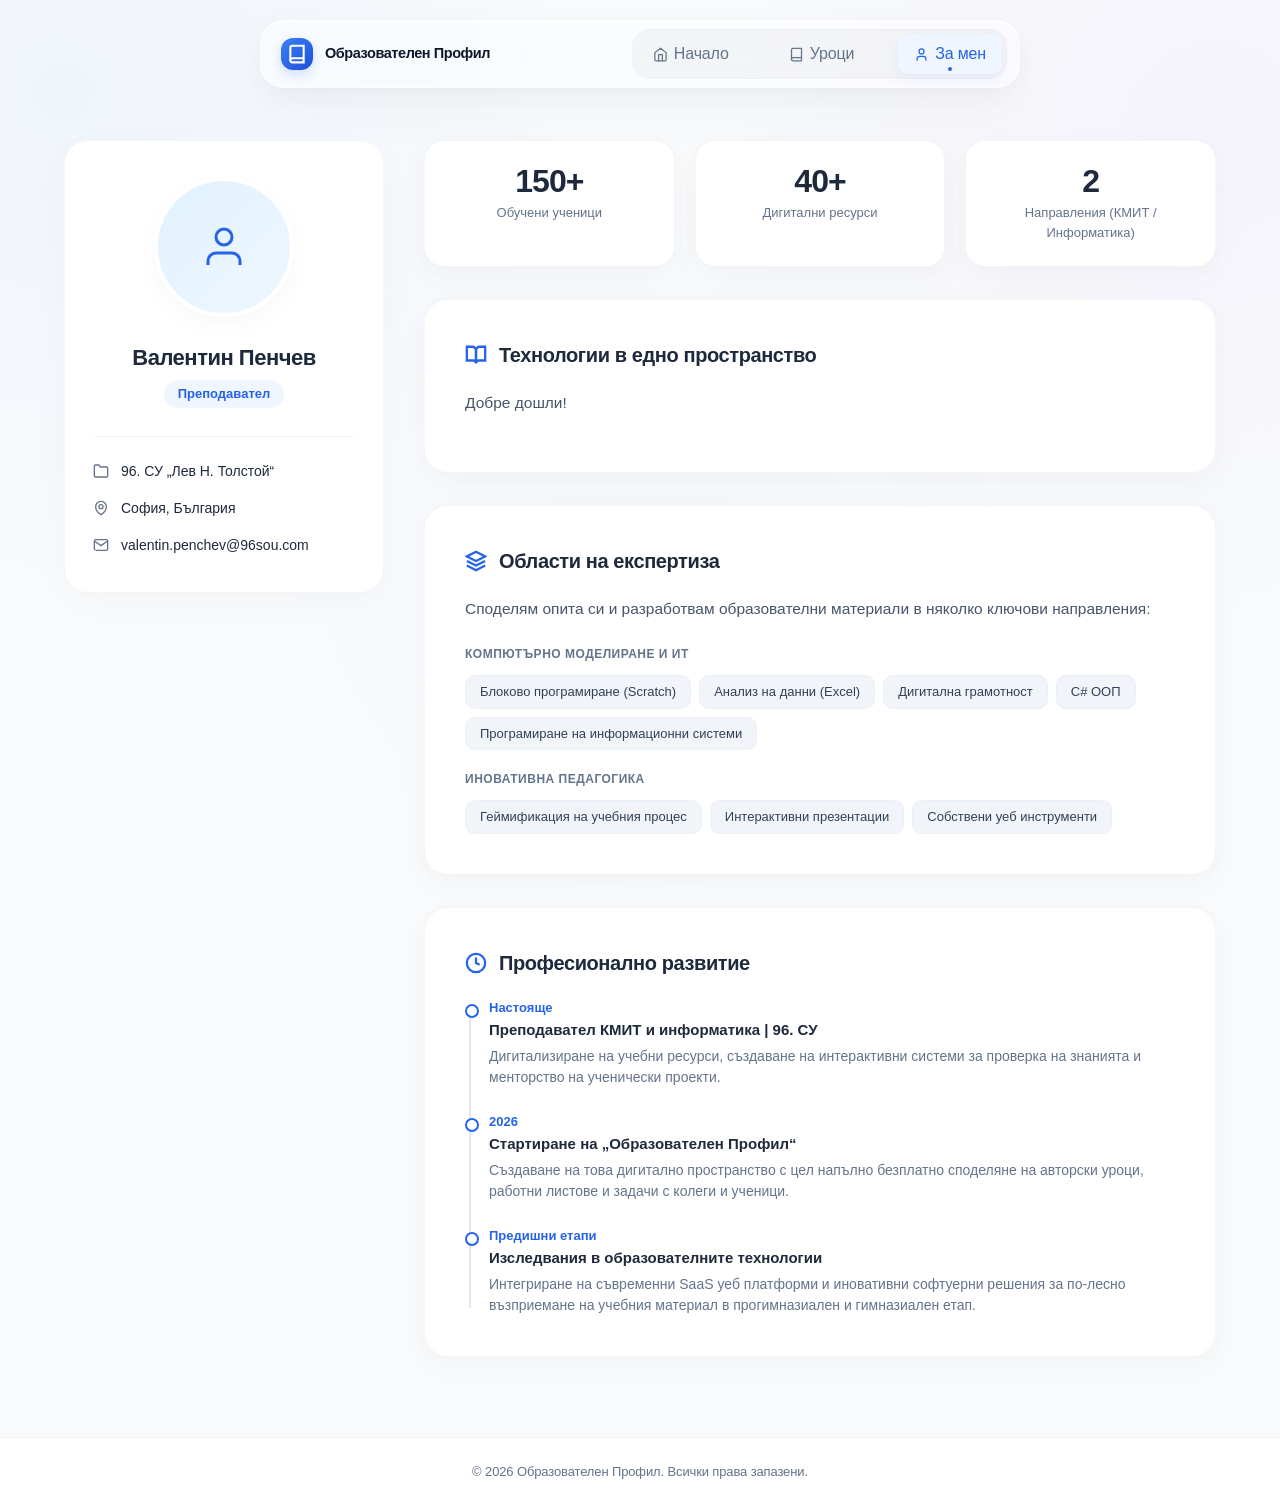
==== about.html @ 28a698d5 "Add files via upload" ====
<!DOCTYPE html>
<html lang="bg">
<head>
    <meta charset="UTF-8">
    <meta name="viewport" content="width=device-width, initial-scale=1.0">
    <title>За мен | Образователен Профил</title>
    <link rel="stylesheet" href="style.css">
</head>
<body>

    <nav class="main-nav">
    <div class="nav-container">
        <a href="index.html" class="logo-area">
            <div class="logo-icon">
                <svg width="20" height="20" viewBox="0 0 24 24" fill="none" stroke="currentColor" stroke-width="2.5"><path d="M4 19.5A2.5 2.5 0 0 1 6.5 17H20"></path><path d="M4 4.5A2.5 2.5 0 0 1 6.5 2H20v20H6.5A2.5 2.5 0 0 1 4 19.5z"></path></svg>
            </div>
            <span>Образователен Профил</span>
        </a>
        <div class="nav-links">
            <a href="index.html">
                <svg width="15" height="15" viewBox="0 0 24 24" fill="none" stroke="currentColor" stroke-width="2" stroke-linecap="round" stroke-linejoin="round"><path d="m3 9 9-7 9 7v11a2 2 0 0 1-2 2H5a2 2 0 0 1-2-2z"/><polyline points="9 22 9 12 15 12 15 22"/></svg>
                    <span>Начало</span>
            </a>
            <a href="lessons.html">
                <svg width="15" height="15" viewBox="0 0 24 24" fill="none" stroke="currentColor" stroke-width="2" stroke-linecap="round" stroke-linejoin="round"><path d="M4 19.5A2.5 2.5 0 0 1 6.5 17H20"/><path d="M4 4.5A2.5 2.5 0 0 1 6.5 2H20v20H6.5A2.5 2.5 0 0 1 4 19.5z"/></svg>
                    <span>Уроци</span>
            </a>
            <a href="about.html" class="active">
                <svg width="15" height="15" viewBox="0 0 24 24" fill="none" stroke="currentColor" stroke-width="2" stroke-linecap="round" stroke-linejoin="round"><path d="M19 21v-2a4 4 0 0 0-4-4H9a4 4 0 0 0-4 4v2"/><circle cx="12" cy="7" r="4"/></svg>
                <span>За мен</span>
            </a>
        </div>
    </div>
</nav>

    <main class="container about-grid-container">
        
        <aside class="profile-sticky-card">
            <div class="profile-avatar-wrapper">
                <div class="profile-avatar-placeholder">
                    <svg width="48" height="48" viewBox="0 0 24 24" fill="none" stroke="currentColor" stroke-width="1.5"><path d="M20 21v-2a4 4 0 0 0-4-4H8a4 4 0 0 0-4 4v2"></path><circle cx="12" cy="7" r="4"></circle></svg>
                </div>
            </div>
            <h1>Валентин Пенчев</h1> <span class="profile-role-tag">Преподавател</span>
            
            <div class="profile-info-list">
                <div class="info-row">
                    <svg width="16" height="16" viewBox="0 0 24 24" fill="none" stroke="currentColor" stroke-width="2"><path d="M22 19a2 2 0 0 1-2 2H4a2 2 0 0 1-2-2V5a2 2 0 0 1 2-2h5l2 3h9a2 2 0 0 1 2 2z"></path></svg>
                    <span>96. СУ „Лев Н. Толстой“</span>
                </div>
                <div class="info-row">
                    <svg width="16" height="16" viewBox="0 0 24 24" fill="none" stroke="currentColor" stroke-width="2"><path d="M12 22s-8-4.5-8-11.8A8 8 0 0 1 12 2a8 8 0 0 1 8 8.2c0 7.3-8 11.8-8 11.8z"></path><circle cx="12" cy="10" r="3"></circle></svg>
                    <span>София, България</span>
                </div>
                <div class="info-row">
                    <svg width="16" height="16" viewBox="0 0 24 24" fill="none" stroke="currentColor" stroke-width="2"><path d="M4 4h16c1.1 0 2 .9 2 2v12c0 1.1-.9 2-2 2H4c1.1 0-2-.9-2-2V6c0-1.1.9-2 2-2z"></path><polyline points="22,6 12,13 2,6"></polyline></svg>
                    <span>valentin.penchev@96sou.com</span>
                </div>
            </div>
        </aside>

        <section class="about-main-content">
            
            <div class="about-stats-grid">
                <div class="stat-mini-box">
                    <div class="stat-num">150+</div>
                    <div class="stat-lbl">Обучени ученици</div>
                </div>
                <div class="stat-mini-box">
                    <div class="stat-num">40+</div>
                    <div class="stat-lbl">Дигитални ресурси</div>
                </div>
                <div class="stat-mini-box">
                    <div class="stat-num">2</div>
                    <div class="stat-lbl">Направления (КМИТ / Информатика)</div>
                </div>
            </div>

            <article class="about-modular-card">
                <div class="card-title-area">
                    <div class="card-title-icon">
                        <svg width="22" height="22" viewBox="0 0 24 24" fill="none" stroke="currentColor" stroke-width="2.5"><path d="M2 3h6a4 4 0 0 1 4 4v14a3 3 0 0 0-3-3H2z"></path><path d="M22 3h-6a4 4 0 0 0-4 4v14a3 3 0 0 1 3-3h7z"></path></svg>
                    </div>
                    <h2>Технологии в едно пространство</h2>
                </div>
                <p>
                    Добре дошли! 
                <p>
                    
                </p>
            </article>

            <article class="about-modular-card">
                <div class="card-title-area">
                    <div class="card-title-icon">
                        <svg width="22" height="22" viewBox="0 0 24 24" fill="none" stroke="currentColor" stroke-width="2.5"><polygon points="12 2 2 7 12 12 22 7 12 2"></polygon><polyline points="2 17 12 22 22 17"></polyline><polyline points="2 12 12 17 22 12"></polyline></svg>
                    </div>
                    <h2>Области на експертиза</h2>
                </div>
                <p>Споделям опита си и разработвам образователни материали в няколко ключови направления:</p>
                
                <div class="skills-group-wrapper">
                    <div class="skills-group-title">Компютърно моделиране и ИТ</div>
                    <div class="skills-tags-flex">
                        <span class="skill-tag-pill">Блоково програмиране (Scratch)</span>
                        <span class="skill-tag-pill">Анализ на данни (Excel)</span>
                        <span class="skill-tag-pill">Дигитална грамотност</span>
                        <span class="skill-tag-pill">C# ООП</span>
                        <span class="skill-tag-pill">Програмиране на информационни системи</span>
                    </div>  

                    <div class="skills-group-title">Иновативна Педагогика</div>
                    <div class="skills-tags-flex">
                        <span class="skill-tag-pill">Геймификация на учебния процес</span>
                        <span class="skill-tag-pill">Интерактивни презентации</span>
                        <span class="skill-tag-pill">Собствени уеб инструменти</span>
                    </div>
                </div>
            </article>

            <article class="about-modular-card">
                <div class="card-title-area">
                    <div class="card-title-icon">
                        <svg width="22" height="22" viewBox="0 0 24 24" fill="none" stroke="currentColor" stroke-width="2.5"><circle cx="12" cy="12" r="10"></circle><polyline points="12 6 12 12 16 14"></polyline></svg>
                    </div>
                    <h2>Професионално развитие</h2>
                </div>
                
                <div class="timeline-wrapper">
                    <div class="timeline-node">
                        <div class="timeline-year">Настояще</div>
                        <div class="timeline-title">Преподавател КМИТ и информатика | 96. СУ</div>
                        <div class="timeline-desc">Дигитализиране на учебни ресурси, създаване на интерактивни системи за проверка на знанията и менторство на ученически проекти.</div>
                    </div>
                    <div class="timeline-node">
                        <div class="timeline-year">2026</div>
                        <div class="timeline-title">Стартиране на „Образователен Профил“</div>
                        <div class="timeline-desc">Създаване на това дигитално пространство с цел напълно безплатно споделяне на авторски уроци, работни листове и задачи с колеги и ученици.</div>
                    </div>
                    <div class="timeline-node">
                        <div class="timeline-year">Предишни етапи</div>
                        <div class="timeline-title">Изследвания в образователните технологии</div>
                        <div class="timeline-desc">Интегриране на съвременни SaaS уеб платформи и иновативни софтуерни решения за по-лесно възприемане на учебния материал в прогимназиален и гимназиален етап.</div>
                    </div>
                </div>
            </article>

        </section>
    </main>

    <footer class="main-footer" style="background-color: #ffffff; border-top: 1px solid rgba(0, 0, 0, 0.05); padding: 24px 0; text-align: center;">
        <div class="container">
            <p style="color: var(--text-muted); font-size: 13px; margin: 0; letter-spacing: -0.01em;">
                &copy; 2026 Образователен Профил. Всички права запазени.
            </p>
        </div>
    </footer>

</body>
</html>
---- style.css ----
:root {
    --bg-base: #f8fafc;
    --bg-card: #ffffff;
    --accent-blue: #2563eb;
    --accent-blue-light: #eff6ff;
    --text-main: #1e293b;
    --text-muted: #64748b;
    --border-color: rgba(0, 0, 0, 0.04);
    
    /* Идентични заобления като на дизайна */
    --radius-card: 24px;
    --radius-pill: 30px;
    --radius-btn: 10px;
    
    /* Изтънчени наслоени сенки */
    --shadow-premium: 0 4px 24px rgba(0, 0, 0, 0.015), 
                      0 10px 40px rgba(0, 0, 0, 0.025);
}

* {
    margin: 0;
    padding: 0;
    box-sizing: border-box;
}

body {
    font-family: -apple-system, BlinkMacSystemFont, "Segoe UI", Roboto, Helvetica, Arial, sans-serif;
    background-color: var(--bg-base);
    color: var(--text-main);
    line-height: 1.5;
    -webkit-font-smoothing: antialiased;
    
    /* Фини, меки дигитални преливания в ъглите точно като на примерите */
    background-image: 
        radial-gradient(circle at 5% 10%, rgba(37, 99, 235, 0.04) 0%, transparent 35%),
        radial-gradient(circle at 95% 15%, rgba(147, 51, 234, 0.03) 0%, transparent 35%),
        radial-gradient(circle at 50% 60%, rgba(37, 99, 235, 0.01) 0%, transparent 50%);
    background-attachment: fixed;
}

.container {
    max-width: 1200px;
    margin: 0 auto;
    padding: 0 24px;
}

/* ==========================================================================
   НОВ PREMIUM HEADER (APPLE / SAAS BLUR STYLE)
   ========================================================================== */
/* ==========================================================================
   THE ULTIMATE FLOATING GLASS DOCK (PREMIUM SAAS STYLE)
   ========================================================================== */
.main-nav {
    position: fixed;
    top: 20px;
    left: 50%;
    transform: translateX(-50%);
    width: calc(100% - 40px);
    max-width: 760px; /* Компактен, за да изглежда като истински dock */
    z-index: 1000;
    
    /* Истински Apple Glassmorphism */
    background: rgba(255, 255, 255, 0.45);
    backdrop-filter: blur(24px) saturate(190%);
    -webkit-backdrop-filter: blur(24px) saturate(190%);
    
    /* Двойна рамка за изтънчен стъклен ръб */
    border: 1px solid rgba(255, 255, 255, 0.6);
    border-radius: 24px;
    
    /* Луксозни наслоени сенки + вътрешна за обем */
    box-shadow: 
        0 1px 2px rgba(0, 0, 0, 0.02),
        0 8px 32px rgba(0, 0, 0, 0.04),
        0 20px 60px rgba(0, 0, 0, 0.03),
        inset 0 1px 1px rgba(255, 255, 255, 0.8);
        
    transition: all 0.4s cubic-bezier(0.16, 1, 0.3, 1);
}

/* Когато потребителят скролира, хедърът става малко по-солиден */
body:has(> *:not(.main-nav):target) .main-nav {
    background: rgba(255, 255, 255, 0.7);
    top: 14px;
}

.nav-container {
    padding: 8px 12px 8px 20px;
    display: flex;
    align-items: center;
    justify-content: space-between;
    width: 100%;
}

/* Лого зона */
.logo-area {
    display: flex;
    align-items: center;
    gap: 12px;
    text-decoration: none;
    color: #0f172a;
    font-weight: 700;
    font-size: 14.5px;
    letter-spacing: -0.03em;
}

.logo-icon {
    background: linear-gradient(135deg, #3b82f6 0%, #1d4ed8 100%);
    color: #ffffff;
    width: 32px;
    height: 32px;
    border-radius: 12px;
    display: flex;
    align-items: center;
    justify-content: center;
    box-shadow: 0 4px 12px rgba(37, 99, 235, 0.2);
}

/* Навигационни линкове като Segmented Control */
.nav-links {
    display: flex;
    align-items: center;
    gap: 6px;
    background: rgba(0, 0, 0, 0.03);
    padding: 4px;
    border-radius: 18px;
    border: 1px solid rgba(0, 0, 0, 0.01);
}

.nav-links a {
    text-decoration: none;
    color: #64748b;
    font-size: 13.5px;
    font-weight: 600;
    letter-spacing: -0.01em;
    padding: 8px 20px;
    border-radius: 14px;
    transition: all 0.25s cubic-bezier(0.16, 1, 0.3, 1);
    position: relative;
}

/* Свеж hover ефект - повдигане и побеляване */
.nav-links a:hover {
    color: #0f172a;
    background: rgba(255, 255, 255, 0.7);
    transform: translateY(-1px);
    box-shadow: 0 4px 12px rgba(0, 0, 0, 0.02);
}

/* Активната страница изпъква брутално в собствен стъклен слой */
.nav-links a.active {
    color: #2563eb;
    background: #ffffff;
    font-weight: 700;
    box-shadow: 
        0 1px 2px rgba(0, 0, 0, 0.01),
        0 6px 16px rgba(37, 99, 235, 0.06);
}

/* Дискретен премиум детайл: малка синя точка под активния линк */
.nav-links a.active::after {
    content: '';
    position: absolute;
    bottom: 3px;
    left: 50%;
    transform: translateX(-50%);
    width: 4px;
    height: 4px;
    background-color: #2563eb;
    border-radius: 50%;
}

/* Бута малко съдържанието надолу, за да не се застъпва от фиксирания dock */
body {
    padding-top: 100px;
}

/* Адаптивност за телефон */
@media (max-width: 600px) {
    .main-nav {
        top: 12px;
        width: calc(100% - 24px);
        border-radius: 20px;
    }
    
    .nav-container {
        padding: 6px 8px;
    }
    
    .logo-area span {
        display: none; /* Скрива текста "Образователен Профил", остава само иконата, за да има място */
    }
    
    .nav-links {
        width: 100%;
        justify-content: space-between;
    }
    
    .nav-links a {
        padding: 8px 0;
        flex: 1;
        text-align: center;
        font-size: 13px;
    }
}

.nav-links {
    display: flex;
    align-items: center;
    gap: 4px; /* Минималистично отстояние между бутоните */
}

.nav-links a {
    text-decoration: none;
    color: var(--text-muted);
    font-size: 14px;
    font-weight: 500;
    padding: 8px 16px;
    border-radius: 10px;
    transition: all 0.15s ease;
}

/* Ефект при посочване */
.nav-links a:hover {
    color: var(--text-main);
    background-color: rgba(0, 0, 0, 0.03);
}

/* Стил за активната страница */
.nav-links a.active {
    color: var(--accent-blue);
    background-color: var(--accent-blue-light);
    font-weight: 600;
}

/* Пълна адаптивност за мобилни екрани */
@media (max-width: 600px) {
    .nav-container {
        padding: 10px 16px;
    }
    
    .logo-area span {
        font-size: 15px; /* Малко по-компактно лого на телефон */
    }
    
    .nav-links a {
        padding: 6px 12px; /* По-малки бутони, за да се събират идеално на един ред */
        font-size: 13px;
    }
}

.nav-links a:hover, .nav-links a.active {
    color: var(--accent-blue);
}

.nav-right-actions {
    display: flex;
    align-items: center;
}



/* Hero Секция */
.hero-section {
    padding: 40px 0 50px 0;
}

.hero-wrapper {
    display: grid;
    grid-template-columns: 1.1fr 0.9fr;
    align-items: center;
    gap: 64px;
}

.hero-badge {
    background-color: #e0f2fe;
    color: var(--accent-blue);
    font-size: 12px;
    font-weight: 600;
    padding: 6px 16px;
    border-radius: var(--radius-pill);
    display: inline-block;
    margin-bottom: 24px;
}

.hero-content h1 {
    font-size: 46px;
    font-weight: 800;
    letter-spacing: -1.5px;
    line-height: 1.15;
    margin-bottom: 24px;
}

.hero-content p {
    color: var(--text-muted);
    font-size: 18px;
    line-height: 1.5;
    margin-bottom: 36px;
}

.btn-primary {
    display: inline-flex;
    align-items: center;
    gap: 8px;
    background-color: var(--accent-blue);
    color: white;
    text-decoration: none;
    padding: 14px 28px;
    border-radius: var(--radius-btn);
    font-weight: 600;
    font-size: 15px;
    transition: all 0.25s ease;
    box-shadow: 0 4px 14px rgba(37, 99, 235, 0.15);
}

.btn-primary:hover {
    background-color: #1d4ed8;
    transform: translateY(-2px);
    box-shadow: 0 6px 20px rgba(37, 99, 235, 0.25);
}

.hero-image-wrapper {
    position: relative;
}

.hero-main-img {
    width: 100%;
    height: 320px;
    object-fit: cover;
    border-radius: var(--radius-card);
    box-shadow: var(--shadow-premium);
}

.floating-stats-card {
    position: absolute;
    bottom: -15px;
    right: -15px;
    background: rgba(255, 255, 255, 0.9);
   /*  backdrop-filter: blur(10px); */
    border: 1px solid rgba(255, 255, 255, 0.6);
    padding: 16px 20px;
    border-radius: 16px;
    box-shadow: 0 10px 30px rgba(0,0,0,0.04);
    display: flex;
    align-items: center;
    gap: 12px;
}

.stats-icon-box {
    background-color: var(--accent-blue-light);
    color: var(--accent-blue);
    width: 40px;
    height: 40px;
    border-radius: 50%;
    display: flex;
    align-items: center;
    justify-content: center;
}

.stats-text strong { display: block; font-size: 14px; font-weight: 600; }
.stats-text span { font-size: 12px; color: var(--text-muted); }

/* Контентна подредба */
.main-content-section {
    padding: 20px 0;
}

.section-header-row {
    display: flex;
    justify-content: space-between;
    align-items: center;
    margin-bottom: 32px;
}

.section-title {
    font-size: 24px;
    font-weight: 700;
    letter-spacing: -0.5px;
}

.view-all-link {
    color: var(--accent-blue);
    text-decoration: none;
    font-size: 14px;
    font-weight: 600;
    display: flex;
    align-items: center;
    gap: 4px;
}

.content-layout-grid {
    display: grid;
    grid-template-columns: 1fr 1fr 340px;
    gap: 32px;
}

/* Страница с пълен каталог (Скриване на страничната лента при нужда) */
.full-width-catalog {
    grid-template-columns: repeat(auto-fill, minmax(340px, 1fr));
}

/* Новият дизайн на плочките (Картите) с вградени бутони */
.premium-card {
    background-color: var(--bg-card);
    border-radius: var(--radius-card);
    border: 1px solid var(--border-color);
    box-shadow: var(--shadow-premium);
    overflow: hidden;
    display: flex;
    flex-direction: column;
    transition: transform 0.25s ease, box-shadow 0.25s ease;
}

.premium-card:hover {
    transform: translateY(-4px);
    box-shadow: 0 16px 36px rgba(0, 0, 0, 0.04);
}

.card-media-box {
    height: 170px;
    background-color: #f1f5f9;
    position: relative;
}

.card-media-box img {
    width: 100%;
    height: 100%;
    object-fit: cover;
}

.bookmark-btn {
    position: absolute;
    top: 16px;
    right: 16px;
    background: rgba(255, 255, 255, 0.9);
    border: none;
    width: 36px;
    height: 36px;
    border-radius: 50%;
    display: flex;
    align-items: center;
    justify-content: center;
    cursor: pointer;
    color: var(--text-muted);
}

.card-info-content {
    padding: 24px;
    display: flex;
    flex-direction: column;
    flex-grow: 1;
}

.card-badge-row {
    display: flex;
    gap: 8px;
    margin-bottom: 12px;
}

.mini-badge {
    font-size: 11px;
    font-weight: 600;
    padding: 4px 10px;
    border-radius: 8px;
}

.badge-gray { background-color: #f1f5f9; color: var(--text-main); }
.badge-blue { background-color: var(--accent-blue-light); color: var(--accent-blue); }

.premium-card h3 {
    font-size: 17px;
    font-weight: 700;
    line-height: 1.4;
    margin-bottom: 6px;
}

.card-desc {
    color: var(--text-muted);
    font-size: 13px;
    margin-bottom: 20px;
}

/* Секция с двата бутона вътре в плочката */
.card-action-row {
    display: flex;
    gap: 10px;
    margin-top: auto; /* Натиска бутоните винаги на дъното */
    margin-bottom: 20px;
}

.btn-card-view {
    flex: 1;
    text-align: center;
    background-color: #475569; /* Стил от демото */
    color: white;
    text-decoration: none;
    font-size: 13px;
    font-weight: 600;
    padding: 10px 0;
    border-radius: var(--radius-btn);
    transition: background 0.2s;
}

.btn-card-view:hover { background-color: #334155; }

.btn-card-download {
    flex: 1;
    text-align: center;
    background-color: transparent;
    color: #475569;
    border: 1px solid #cbd5e1;
    text-decoration: none;
    font-size: 13px;
    font-weight: 600;
    padding: 9px 0;
    border-radius: var(--radius-btn);
    transition: all 0.2s;
}

.btn-card-download:hover {
    background-color: #f8fafc;
    border-color: #94a3b8;
}

.card-footer-meta {
    border-top: 1px solid var(--border-color);
    padding-top: 14px;
    display: flex;
    justify-content: space-between;
    align-items: center;
    font-size: 12px;
    color: var(--text-muted);
}

.author-box { display: flex; align-items: center; gap: 6px; }
.author-avatar { width: 18px; height: 18px; border-radius: 50%; background-color: #cbd5e1; }

/* Страничен блок Категории */
.categories-sidebar-block {
    background-color: var(--bg-card);
    border-radius: var(--radius-card);
    border: 1px solid var(--border-color);
    box-shadow: var(--shadow-premium);
    padding: 24px;
    height: fit-content;
}

.sidebar-title { font-size: 16px; font-weight: 700; margin-bottom: 20px; }

.category-item-link {
    display: flex; align-items: center; justify-content: space-between;
    text-decoration: none; color: var(--text-main);
    padding: 12px 0; border-bottom: 1px solid rgba(0,0,0,0.01);
    font-size: 14px; font-weight: 500; transition: color 0.2s;
}

.category-item-link:last-child { border-bottom: none; }
.category-left-side { display: flex; align-items: center; gap: 12px; }
.cat-icon-holder { width: 32px; height: 32px; border-radius: 8px; display: flex; align-items: center; justify-content: center; }
.cat-blue { background-color: #eff6ff; color: #2563eb; }
.cat-green { background-color: #f0fdf4; color: #16a34a; }
.cat-orange { background-color: #fff7ed; color: #ea580c; }
.cat-purple { background-color: #faf5ff; color: #9333ea; }
.category-right-side { display: flex; align-items: center; gap: 8px; color: var(--text-muted); font-size: 13px; }
.category-item-link:hover { color: var(--accent-blue); }

/* Филтри за страницата с уроци */
.filters-container-box {
    background-color: var(--bg-card);
    border-radius: var(--radius-card);
    padding: 24px;
    margin-bottom: 40px;
    border: 1px solid var(--border-color);
    box-shadow: var(--shadow-premium);
}

.filter-group-wrapper {
    display: flex;
    flex-direction: column;
    gap: 8px;
    margin-bottom: 16px;
}

.filter-group-wrapper:last-child { margin-bottom: 0; }
.filter-title-label { font-size: 11px; font-weight: 700; color: var(--text-muted); text-transform: uppercase; letter-spacing: 0.5px; }
.filter-pills-row { display: flex; gap: 8px; flex-wrap: wrap; }

.filter-pill-btn {
    background-color: #f1f5f9;
    border: none;
    color: var(--text-main);
    padding: 8px 16px;
    font-size: 13px;
    font-weight: 500;
    border-radius: var(--radius-btn);
    cursor: pointer;
    transition: all 0.2s;
}

.filter-pill-btn:hover { background-color: #e2e8f0; }
.filter-pill-btn.active { background-color: var(--text-main); color: #ffffff; }

/* Долен бар екстри */
.bottom-features-bar {
    border-top: 1px solid var(--border-color);
    background-color: rgba(255, 255, 255, 0.6);
    /* backdrop-filter: blur(10px); */
    padding: 32px 0;
    margin-top: 60px;
}

.features-flex-container { display: flex; justify-content: space-around; gap: 24px; }
.feature-pill-item { display: flex; align-items: center; gap: 12px; }
.f-icon-circle { width: 44px; height: 44px; border-radius: 50%; background-color: #ffffff; color: var(--accent-blue); display: flex; align-items: center; justify-content: center; box-shadow: 0 2px 10px rgba(0,0,0,0.02); }
.f-info-text strong { display: block; font-size: 14px; font-weight: 600; }
.f-info-text span { font-size: 12px; color: var(--text-muted); }

/* За мен страница стилове */
.about-layout-grid { display: grid; grid-template-columns: 300px 1fr; gap: 40px; margin-top: 40px; }
.profile-card-sidebar { background-color: var(--bg-card); border-radius: var(--radius-card); padding: 32px; text-align: center; border: 1px solid var(--border-color); box-shadow: var(--shadow-premium); height: fit-content; }
.avatar-img-circle { width: 130px; height: 130px; border-radius: 50%; object-fit: cover; margin-bottom: 20px; }
.profile-card-sidebar h2 { font-size: 20px; font-weight: 700; }
.profile-card-sidebar p { color: var(--text-muted); font-size: 14px; margin-bottom: 20px; }
.profile-meta-details { text-align: left; border-top: 1px solid var(--border-color); padding-top: 20px; display: flex; flex-direction: column; gap: 14px; }
.meta-block { display: flex; flex-direction: column; font-size: 13px; }
.meta-block-label { font-size: 10px; font-weight: 700; color: var(--text-muted); text-transform: uppercase; margin-bottom: 2px; }
.about-main-text-area { display: flex; flex-direction: column; gap: 24px; }
.about-text-card { background-color: var(--bg-card); border-radius: var(--radius-card); padding: 32px; border: 1px solid var(--border-color); box-shadow: var(--shadow-premium); }
.about-text-card h3 { font-size: 18px; font-weight: 700; margin-bottom: 16px; }
.about-text-card p { font-size: 15px; color: #334155; line-height: 1.6; }

@media (max-width: 1024px) {
    .content-layout-grid { grid-template-columns: 1fr 1fr; }
    .categories-sidebar-block { grid-column: span 2; }
}
@media (max-width: 768px) {
    .hero-wrapper, .about-layout-grid { grid-template-columns: 1fr; gap: 40px; }
    .content-layout-grid { grid-template-columns: 1fr; }
    .categories-sidebar-block { grid-column: span 1; }
    .features-flex-container { flex-direction: column; }
}
/* Контейнер за падащото меню */
.download-dropdown-container {
    position: relative;
    flex: 1;
}

/* Модификация на бутона, за да заприлича на меню */
.btn-card-download.toggle-dropdown-btn {
    width: 100%;
    display: inline-flex;
    align-items: center;
    justify-content: center;
    gap: 6px;
    cursor: pointer;
    background-color: transparent;
}

/* Стилове за самото падащо меню (SaaS премиум изглед) */
.card-dropdown-menu {
    position: absolute;
    bottom: 125%; /* Появява се плавно над бутона */
    left: 0;
    right: 0;
    background-color: #ffffff;
    border: 1px solid rgba(0, 0, 0, 0.06);
    border-radius: 14px;
    box-shadow: 0 10px 30px rgba(0, 0, 0, 0.08);
    padding: 6px;
    display: none; /* Скрито по подразбиране */
    flex-direction: column;
    gap: 2px;
    z-index: 10;
    animation: slideUp 0.2s ease;
}

/* Класът, който ще се добавя с JavaScript при клик */
.card-dropdown-menu.active {
    display: flex;
}

/* Списъкът с линкове вътре в менюто */
.dropdown-item {
    display: flex;
    align-items: center;
    gap: 10px;
    padding: 10px 12px;
    color: var(--text-main);
    text-decoration: none;
    font-size: 13px;
    font-weight: 500;
    border-radius: 8px;
    transition: background-color 0.15s ease;
}

/* Ефект при посочване на конкретен ресурс */
.dropdown-item:hover {
    background-color: var(--accent-blue-light);
    color: var(--accent-blue);
}

/* Анимация за изскачане на менюто */
@keyframes slideUp {
    from {
        opacity: 0;
        transform: translateY(8px);
    }
    to {
        opacity: 1;
        transform: translateY(0);
    }
}
/* Контейнер за бутоните в плочката */
.card-resources-box {
    display: flex;
    flex-direction: column;
    gap: 8px;
    margin-top: 14px;
    margin-bottom: 18px;
}

/* Стил за всеки самостоятелен бутон */
.btn-resource-single {
    display: flex;
    align-items: center;
    justify-content: space-between;
    background-color: #f8fafc;
    color: #334155;
    text-decoration: none;
    font-size: 13px;
    font-weight: 600;
    padding: 10px 14px;
    border-radius: 10px;
    border: 1px solid #e2e8f0;
    transition: all 0.2s ease;
}

/* Ховър ефект при посочване */
.btn-resource-single:hover {
    background-color: #f0f5ff; /* Леко синьо */
    color: #2563eb; /* Основно синьо */
    border-color: rgba(37, 99, 235, 0.2);
    transform: translateX(3px); /* Леко мръдване за SaaS усещане */
}

.btn-resource-text-side {
    display: flex;
    align-items: center;
    gap: 8px;
}
/* ==========================================================================
   ГЛОБАЛНИ КОРЕКЦИИ ЗА НАВИГАЦИЯ И ЧЕТИМОСТ НА ПЛОЧКИТЕ
   ========================================================================== */

/* Подравняване на менюто вдясно */
.main-nav .nav-container {
    display: flex;
    justify-content: space-between;
    align-items: center;
}

.main-nav .nav-links {
    display: flex;
    gap: 28px;
    margin-left: auto; /* Избутва линковете в крайно дясно положение */
}

.main-nav .nav-links a {
    font-size: 16px; /* По-голям и четим шрифт на менюто */
    font-weight: 500;
    text-decoration: none;
}

/* По-голям и четим текст в плочките (картите с уроци) */
.premium-card h3, .lesson-card h3 {
    font-size: 20px; /* Увеличено заглавие */
    line-height: 1.4;
    margin-bottom: 10px;
    color: var(--text-main);
    font-weight: 600;
}

.premium-card .card-desc, .lesson-card .card-desc, .lesson-card p {
    font-size: 15px; /* Оптимален размер за продължително четене */
    line-height: 1.6; /* По-голямо въздушно пространство между редовете */
    color: #475569; /* По-тъмен, силно контрастен цвят (намалява умората на очите) */
}

/* Текст на бутоните за ресурси в плочките */
.btn-resource-single span, .resource-link span {
    font-size: 14.5px;
    font-weight: 500;
}
/* ==========================================================================
   СТИЛОВЕ ЗА СТРАНИЦА "ЗА МЕН" (PREMIUM MODULAR LAYOUT)
   ========================================================================== */

/* Основна контентна зона */
.about-grid-container {
    display: grid;
    grid-template-columns: 320px 1fr;
    gap: 40px;
    margin-top: 40px;
    margin-bottom: 80px;
}

/* Профилна карта (Вляво) */
.profile-sticky-card {
    background-color: var(--bg-card);
    border-radius: var(--radius-card);
    border: 1px solid var(--border-color);
    box-shadow: var(--shadow-premium);
    padding: 36px 28px;
    text-align: center;
    height: fit-content;
    position: sticky;
    top: 100px;
}

.profile-avatar-wrapper {
    position: relative;
    width: 140px;
    height: 140px;
    margin: 0 auto 24px auto;
}

.profile-avatar-placeholder {
    width: 100%;
    height: 100%;
    background: linear-gradient(135deg, #e0f2fe 0%, #eff6ff 100%);
    border-radius: 50%;
    display: flex;
    align-items: center;
    justify-content: center;
    color: var(--accent-blue);
    border: 4px solid #ffffff;
    box-shadow: 0 8px 20px rgba(0,0,0,0.03);
}

.profile-sticky-card h1 {
    font-size: 22px;
    font-weight: 700;
    letter-spacing: -0.5px;
    color: var(--text-main);
    margin-bottom: 6px;
}

.profile-role-tag {
    font-size: 13px;
    font-weight: 600;
    color: var(--accent-blue);
    background-color: var(--accent-blue-light);
    padding: 4px 14px;
    border-radius: var(--radius-pill);
    display: inline-block;
    margin-bottom: 28px;
}

.profile-info-list {
    text-align: left;
    border-top: 1px solid rgba(0,0,0,0.04);
    padding-top: 24px;
    display: flex;
    flex-direction: column;
    gap: 16px;
}

.info-row {
    display: flex;
    align-items: center;
    gap: 12px;
    font-size: 14px;
    color: var(--text-main);
}

.info-row svg {
    color: var(--text-muted);
    flex-shrink: 0;
}

/* Основна секция с модули (Вдясно) */
.about-main-content {
    display: flex;
    flex-direction: column;
    gap: 32px;
}

/* Секция с микро-статистики (SaaS стил) */
.about-stats-grid {
    display: grid;
    grid-template-columns: repeat(3, 1fr);
    gap: 20px;
}

.stat-mini-box {
    background-color: var(--bg-card);
    border: 1px solid var(--border-color);
    border-radius: 20px;
    padding: 24px;
    box-shadow: var(--shadow-premium);
    text-align: center;
}

.stat-mini-box .stat-num {
    font-size: 32px;
    font-weight: 800;
    color: var(--text-main);
    letter-spacing: -1px;
    line-height: 1;
    margin-bottom: 6px;
}

.stat-mini-box .stat-lbl {
    font-size: 13px;
    color: var(--text-muted);
    font-weight: 500;
}

/* Модулни карти за съдържание */
.about-modular-card {
    background-color: var(--bg-card);
    border: 1px solid var(--border-color);
    border-radius: var(--radius-card);
    padding: 40px;
    box-shadow: var(--shadow-premium);
}

.card-title-area {
    display: flex;
    align-items: center;
    gap: 12px;
    margin-bottom: 20px;
}

.card-title-area h2 {
    font-size: 20px;
    font-weight: 700;
    letter-spacing: -0.4px;
    color: var(--text-main);
}

.card-title-icon {
    color: var(--accent-blue);
    display: flex;
    align-items: center;
}

.about-modular-card p {
    font-size: 15.5px;
    line-height: 1.65;
    color: #475569;
    margin-bottom: 16px;
}

.about-modular-card p:last-child {
    margin-bottom: 0;
}

/* Секция Умения (Skill Tags) */
.skills-group-wrapper {
    margin-top: 24px;
}

.skills-group-title {
    font-size: 12px;
    font-weight: 700;
    color: var(--text-muted);
    text-transform: uppercase;
    letter-spacing: 0.5px;
    margin-bottom: 12px;
    margin-top: 20px;
}

.skills-tags-flex {
    display: flex;
    gap: 8px;
    flex-wrap: wrap;
}

.skill-tag-pill {
    background-color: #f1f5f9;
    color: #334155;
    font-size: 13px;
    font-weight: 500;
    padding: 6px 14px;
    border-radius: 10px;
    border: 1px solid rgba(0,0,0,0.02);
}

/* Минималистичен Хронологичен Таймлайн */
.timeline-wrapper {
    display: flex;
    flex-direction: column;
    gap: 24px;
    position: relative;
    padding-left: 24px;
    margin-top: 10px;
}

.timeline-wrapper::before {
    content: '';
    position: absolute;
    left: 4px;
    top: 8px;
    bottom: 8px;
    width: 2px;
    background-color: #e2e8f0;
}

.timeline-node {
    position: relative;
}

.timeline-node::before {
    content: '';
    position: absolute;
    left: -24px;
    top: 6px;
    width: 10px;
    height: 10px;
    border-radius: 50%;
    background-color: #ffffff;
    border: 2px solid var(--accent-blue);
    z-index: 2;
}

.timeline-year {
    font-size: 13px;
    font-weight: 700;
    color: var(--accent-blue);
    margin-bottom: 2px;
}

.timeline-title {
    font-size: 15px;
    font-weight: 600;
    color: var(--text-main);
    margin-bottom: 4px;
}

.timeline-desc {
    font-size: 14px;
    color: var(--text-muted);
    line-height: 1.5;
}

/* Адаптивност */
@media (max-width: 968px) {
    .about-grid-container {
        grid-template-columns: 1fr;
        gap: 32px;
    }
    .profile-sticky-card {
        position: static;
        width: 100%;
    }
}

@media (max-width: 600px) {
    .about-stats-grid {
        grid-template-columns: 1fr;
        gap: 16px;
    }
    .about-modular-card {
        padding: 24px;
    }
}
/* ==========================================================================
   ИНТЕГРАЦИЯ НА ПОДОБРЕНИЯТА: МОДЕРНА ТЪРСАЧКА И ИНТЕРАКТИВНИ СЕНКИ
   ========================================================================== */

/* Контейнер за търсачката */
.search-wrapper-box {
    position: relative;
    margin-bottom: 24px;
    display: flex;
    align-items: center;
    width: 100%;
}

/* Входно поле за търсене с луксозен дизайн */
.search-input-field {
    width: 100%;
    padding: 14px 16px 14px 46px;
    font-size: 14.5px;
    background-color: #f1f5f9;
    border: 1px solid transparent;
    border-radius: var(--radius-btn);
    color: var(--text-main);
    transition: all 0.25s cubic-bezier(0.4, 0, 0.2, 1);
    font-family: inherit;
}

/* Ефект при фокус на търсачката */
.search-input-field:focus {
    outline: none;
    background-color: #ffffff;
    border-color: var(--accent-blue);
    box-shadow: 0 0 0 4px var(--accent-blue-light);
}

/* Позициониране на SVG иконката (лупа) */
.search-icon-svg {
    position: absolute;
    left: 16px;
    color: var(--text-muted);
    pointer-events: none;
    transition: color 0.25s ease;
}

.search-input-field:focus + .search-icon-svg {
    color: var(--accent-blue);
}

/* Кръстосана микро-анимация при посочване на картите (Уроците) */
.premium-card {
    transition: transform 0.3s cubic-bezier(0.25, 0.8, 0.25, 1), box-shadow 0.3s ease !important;
}

.premium-card:hover {
    transform: translateY(-6px);
    box-shadow: 0 22px 40px rgba(0, 0, 0, 0.05), 
                0 12px 20px rgba(0, 0, 0, 0.02) !important;
}

/* Стил за бутоните-филтри при посочване */
.filter-pill-btn {
    transition: all 0.2s ease-in-out;
}
.filter-pill-btn:hover:not(.active) {
    background-color: #e2e8f0;
    color: var(--text-main);
}

/* ==========================================================================
   МОБИЛНА АДАПТИВНОСТ (MOBILE NAVIGATION DOCK)
   ========================================================================== */
@media (max-width: 768px) {
    .main-nav {
        position: fixed;
        top: auto;
        bottom: 16px;
        left: 16px;
        right: 16px;
        width: calc(100% - 32px);
        max-width: 450px;
        margin: 0 auto;
        border-radius: 20px;
        box-shadow: 0 12px 35px rgba(0, 0, 0, 0.08);
        background: rgba(255, 255, 255, 0.85);
        backdrop-filter: blur(14px);
        -webkit-backdrop-filter: blur(14px);
        border: 1px solid rgba(255, 255, 255, 0.6);
        padding: 8px 12px;
        z-index: 9999;
    }

    .main-nav .logo-area { display: none; }
    .main-nav .nav-links { display: flex; justify-content: space-around; width: 100%; gap: 0 !important; margin-left: 0 !important; }
    .main-nav .nav-links a { font-size: 14px !important; padding: 10px 0; flex: 1; text-align: center; border-radius: 12px; }
    .main-nav .nav-links a.active::after { display: none; }
    .main-nav .nav-links a.active { background-color: var(--accent-blue-light); color: var(--accent-blue) !important; font-weight: 600; }
    
    body { padding-bottom: 100px !important; }
    .hero-wrapper { flex-direction: column !important; text-align: center; gap: 28px; }
    .hero-actions { justify-content: center; }
    .hero-image-wrapper { width: 100% !important; }
    .content-layout-grid { display: flex !important; flex-direction: column !important; gap: 20px; }
}
/* Луксозно оцветяване на активните бутони според изискването */
.filter-pill-btn[data-value="КМИТ"].active {
    background-color: #16a34a !important; /* Наситено зелено */
    color: #ffffff !important;
}

.filter-pill-btn[data-value="Информатика"].active {
    background-color: #a855f7 !important; /* Красиво SaaS лилаво */
    color: #ffffff !important;
}

.btn-resource-title-wrapper {
    display: flex;
    align-items: center;
    gap: 10px; /* Разстояние между иконката и текста */
}

/* Стил за вашите собствени иконки от папка resources */
.btn-custom-icon {
    width: 18px;
    height: 18px;
    object-fit: contain;
    flex-shrink: 0; /* Предпазва иконката от свиване при дълъг текст */
}

.main-nav .nav-links a, .filter-pill-btn, .mini-badge, .btn-resource-single {
        display: inline-flex !important;
        align-items: center !important;
        gap: 6px !important;
    }

    /* НОВО: Прави картите в каталога независими и предотвратява бялото пространство */
    #lessons-grid {
        align-items: start !important;
    }
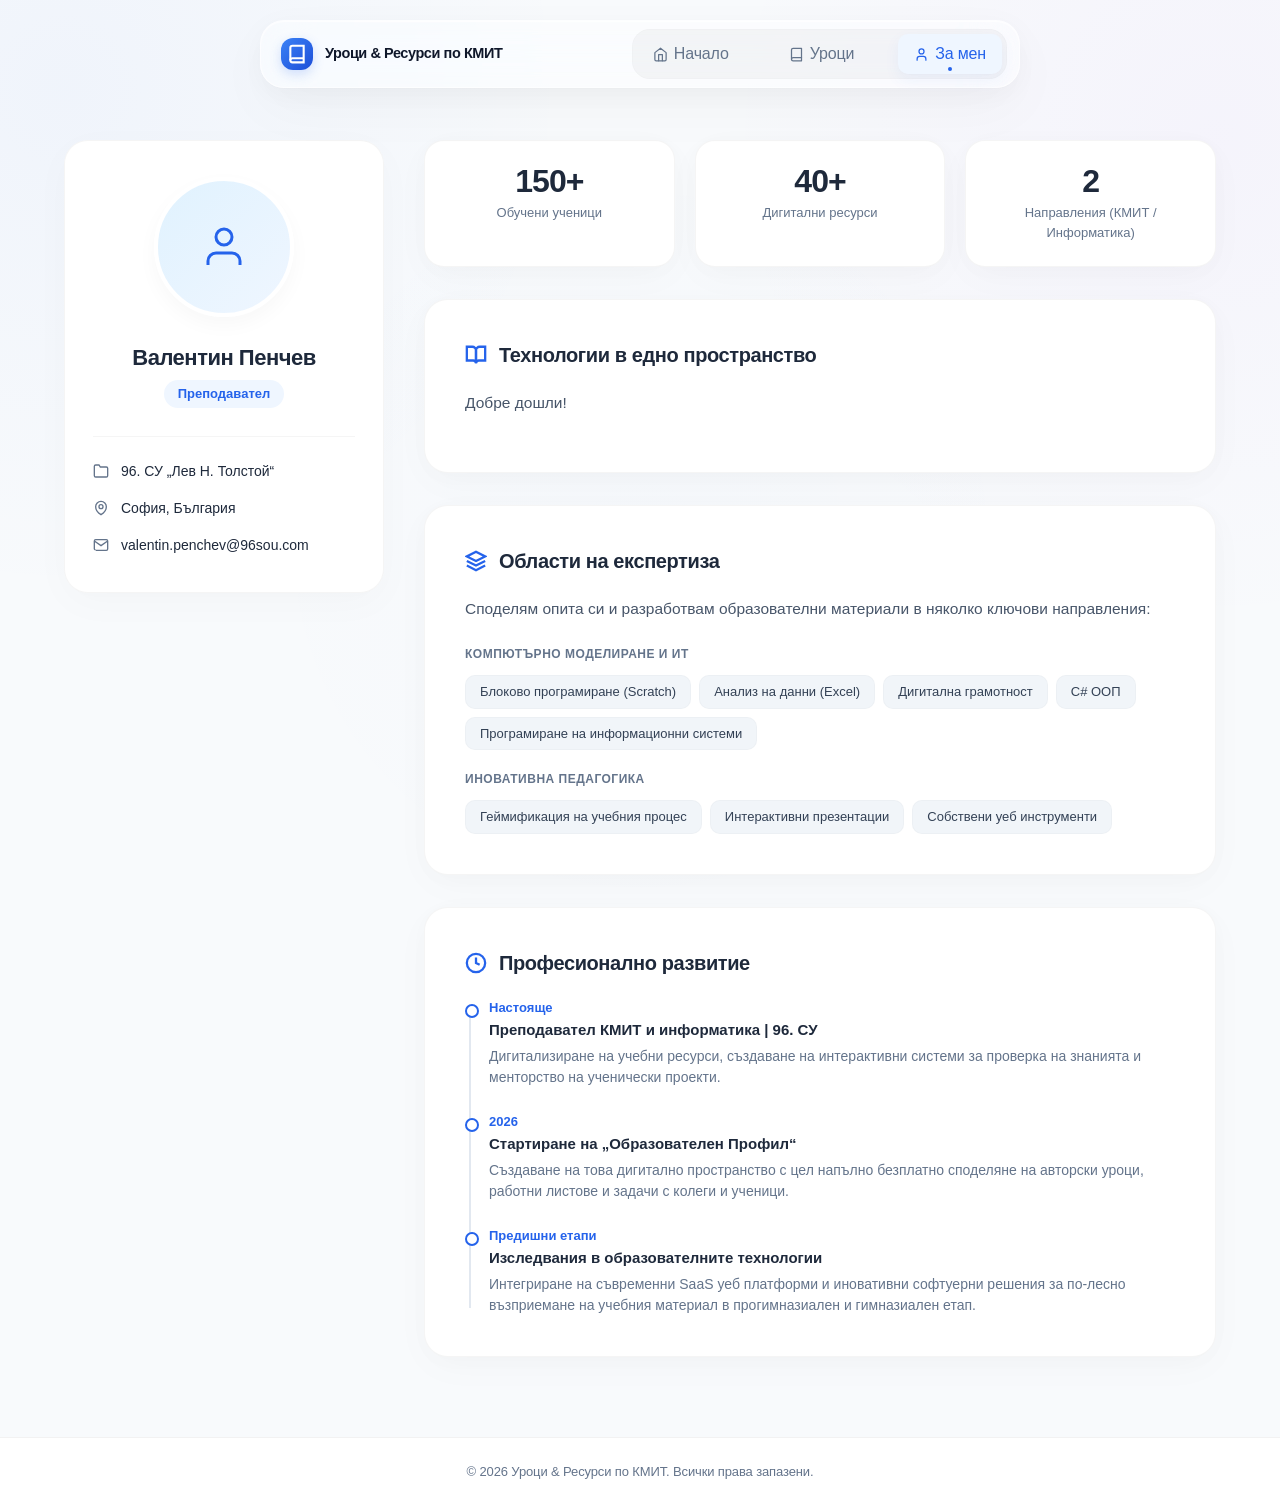
==== commit 757c3bd2: "Add files via upload" ====
--- a/about.html
+++ b/about.html
@@ -14,7 +14,7 @@
             <div class="logo-icon">
                 <svg width="20" height="20" viewBox="0 0 24 24" fill="none" stroke="currentColor" stroke-width="2.5"><path d="M4 19.5A2.5 2.5 0 0 1 6.5 17H20"></path><path d="M4 4.5A2.5 2.5 0 0 1 6.5 2H20v20H6.5A2.5 2.5 0 0 1 4 19.5z"></path></svg>
             </div>
-            <span>Образователен Профил</span>
+            <span>Уроци & Ресурси по КМИТ</span>
         </a>
         <div class="nav-links">
             <a href="index.html">
@@ -151,7 +151,7 @@
     <footer class="main-footer" style="background-color: #ffffff; border-top: 1px solid rgba(0, 0, 0, 0.05); padding: 24px 0; text-align: center;">
         <div class="container">
             <p style="color: var(--text-muted); font-size: 13px; margin: 0; letter-spacing: -0.01em;">
-                &copy; 2026 Образователен Профил. Всички права запазени.
+                &copy; 2026 Уроци & Ресурси по КМИТ. Всички права запазени.
             </p>
         </div>
     </footer>
--- a/style.css
+++ b/style.css
@@ -1201,4 +1201,47 @@
     /* НОВО: Прави картите в каталога независими и предотвратява бялото пространство */
     #lessons-grid {
         align-items: start !important;
-    }+    }
+    /* Стилизиране на страниците (Pagination) */
+.pagination-container {
+    display: flex;
+    justify-content: center;
+    align-items: center;
+    gap: 8px;
+    margin-top: 50px;
+    margin-bottom: 30px;
+    width: 100%;
+}
+
+.pagination-container button {
+    background-color: #ffffff;
+    color: #475569;
+    border: 1px solid rgba(0, 0, 0, 0.06);
+    padding: 10px 16px;
+    font-size: 14px;
+    font-weight: 600;
+    border-radius: 10px;
+    cursor: pointer;
+    transition: all 0.2s ease;
+    min-width: 40px;
+}
+
+.pagination-container button:hover {
+    background-color: #f1f5f9;
+    color: var(--accent-blue);
+    border-color: rgba(37, 99, 235, 0.2);
+}
+
+.pagination-container button.active {
+    background-color: var(--accent-blue) !important;
+    color: #ffffff !important;
+    border-color: var(--accent-blue) !important;
+    box-shadow: 0 4px 12px rgba(37, 99, 235, 0.2);
+}
+
+.pagination-container button:disabled {
+    background-color: #f8fafc;
+    color: #cbd5e1;
+    cursor: not-allowed;
+    border-color: rgba(0, 0, 0, 0.02);
+}
